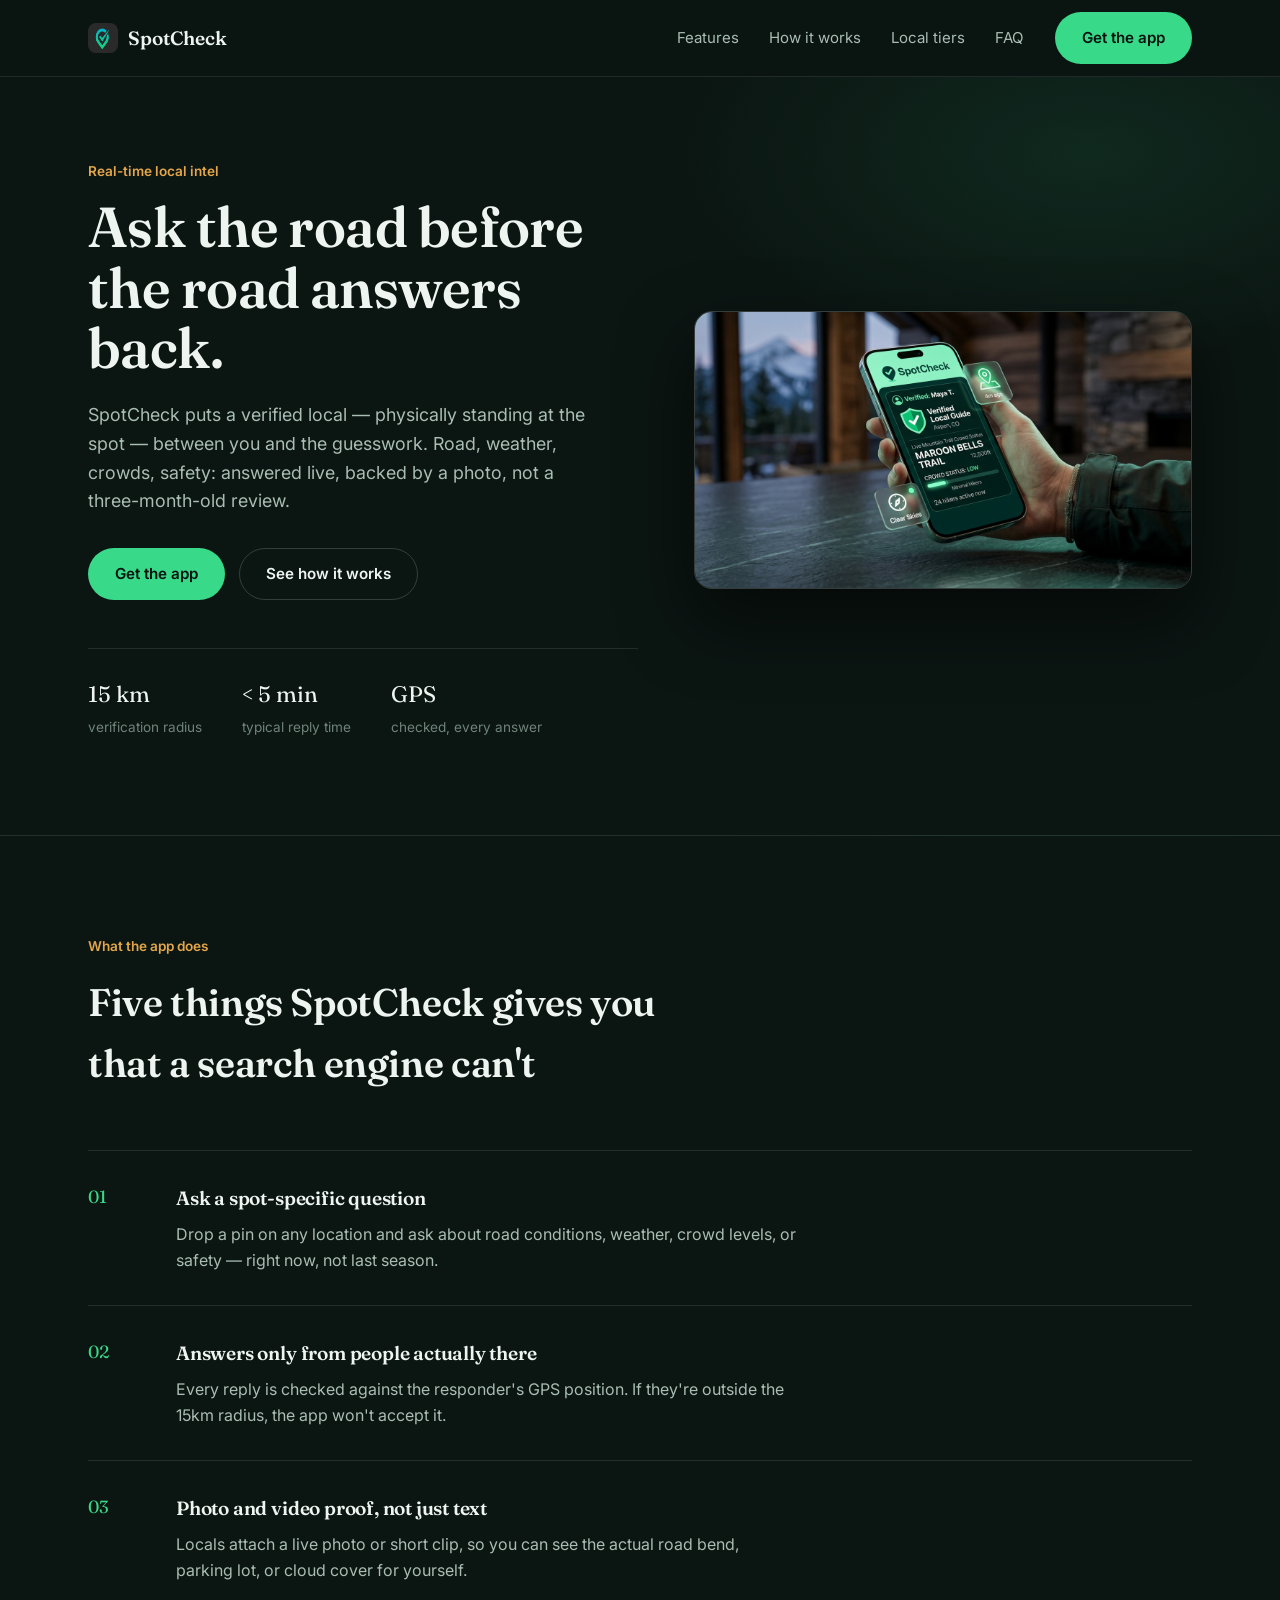
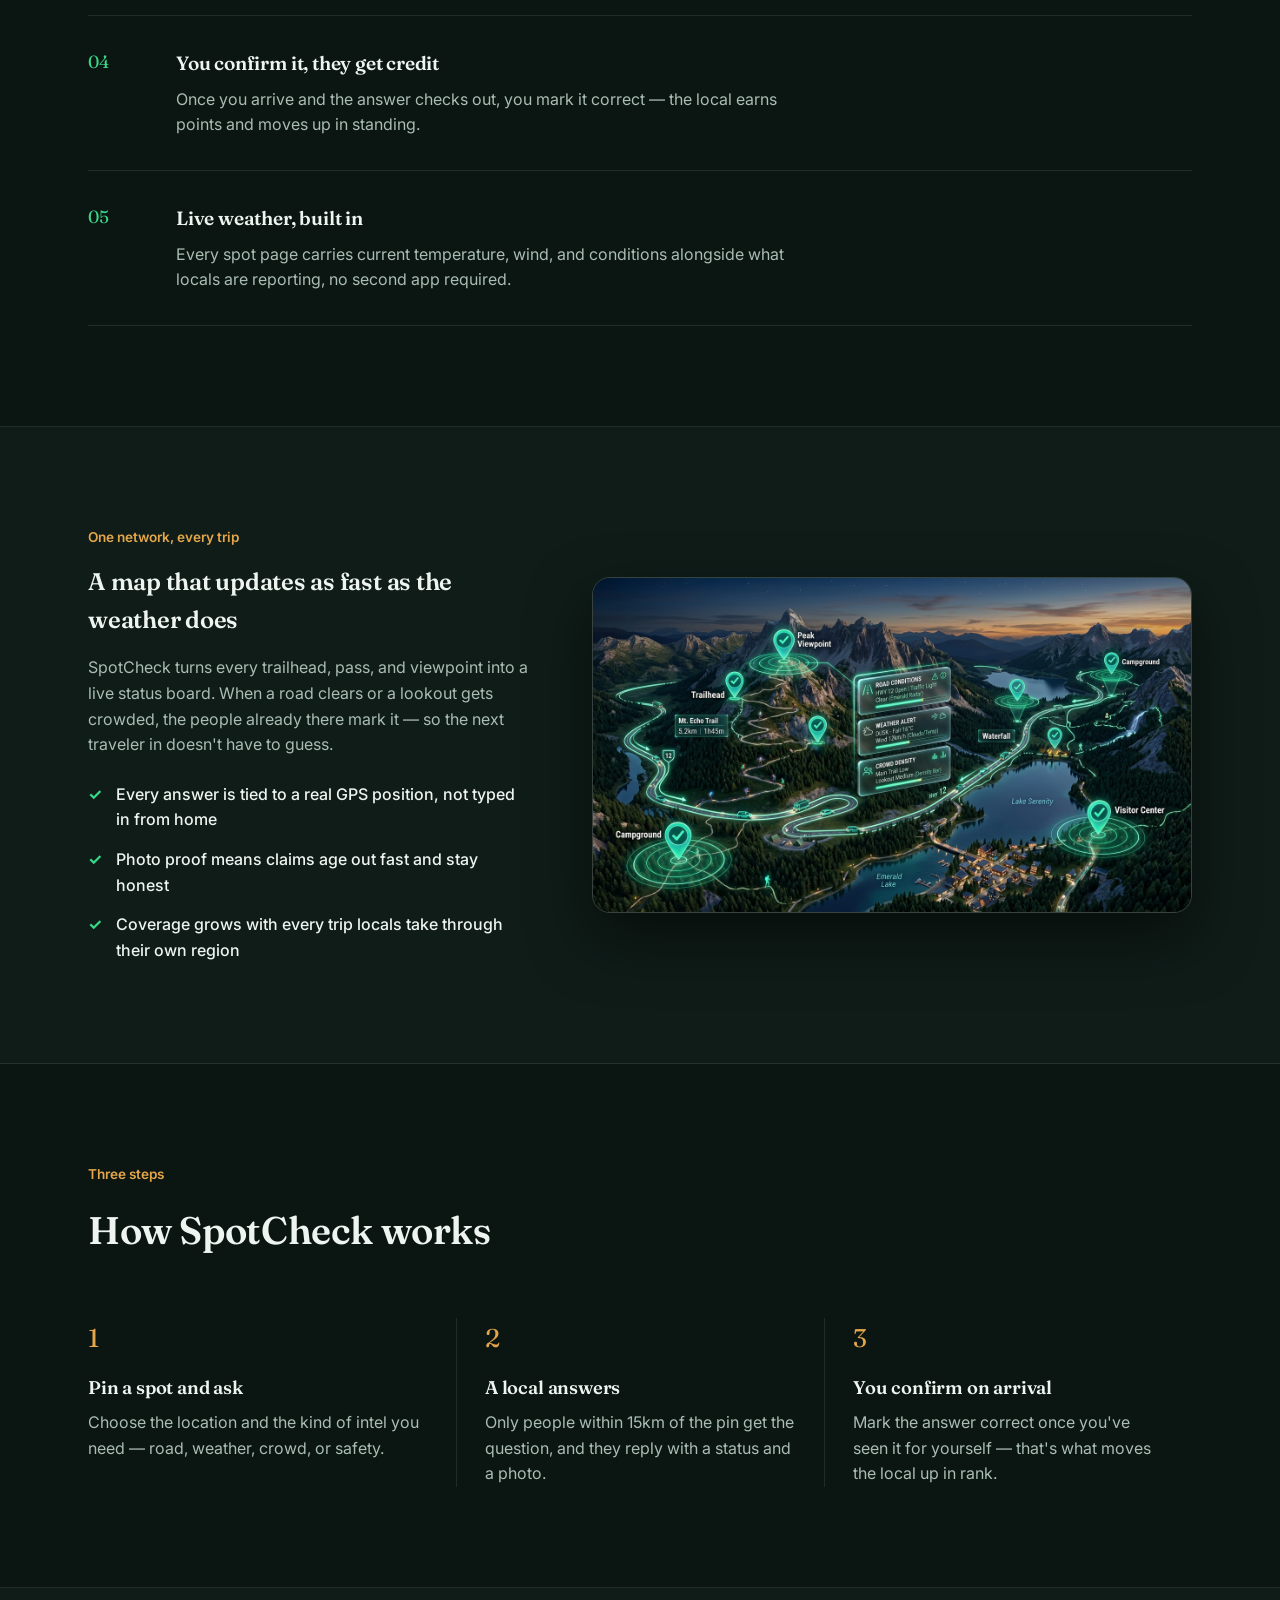
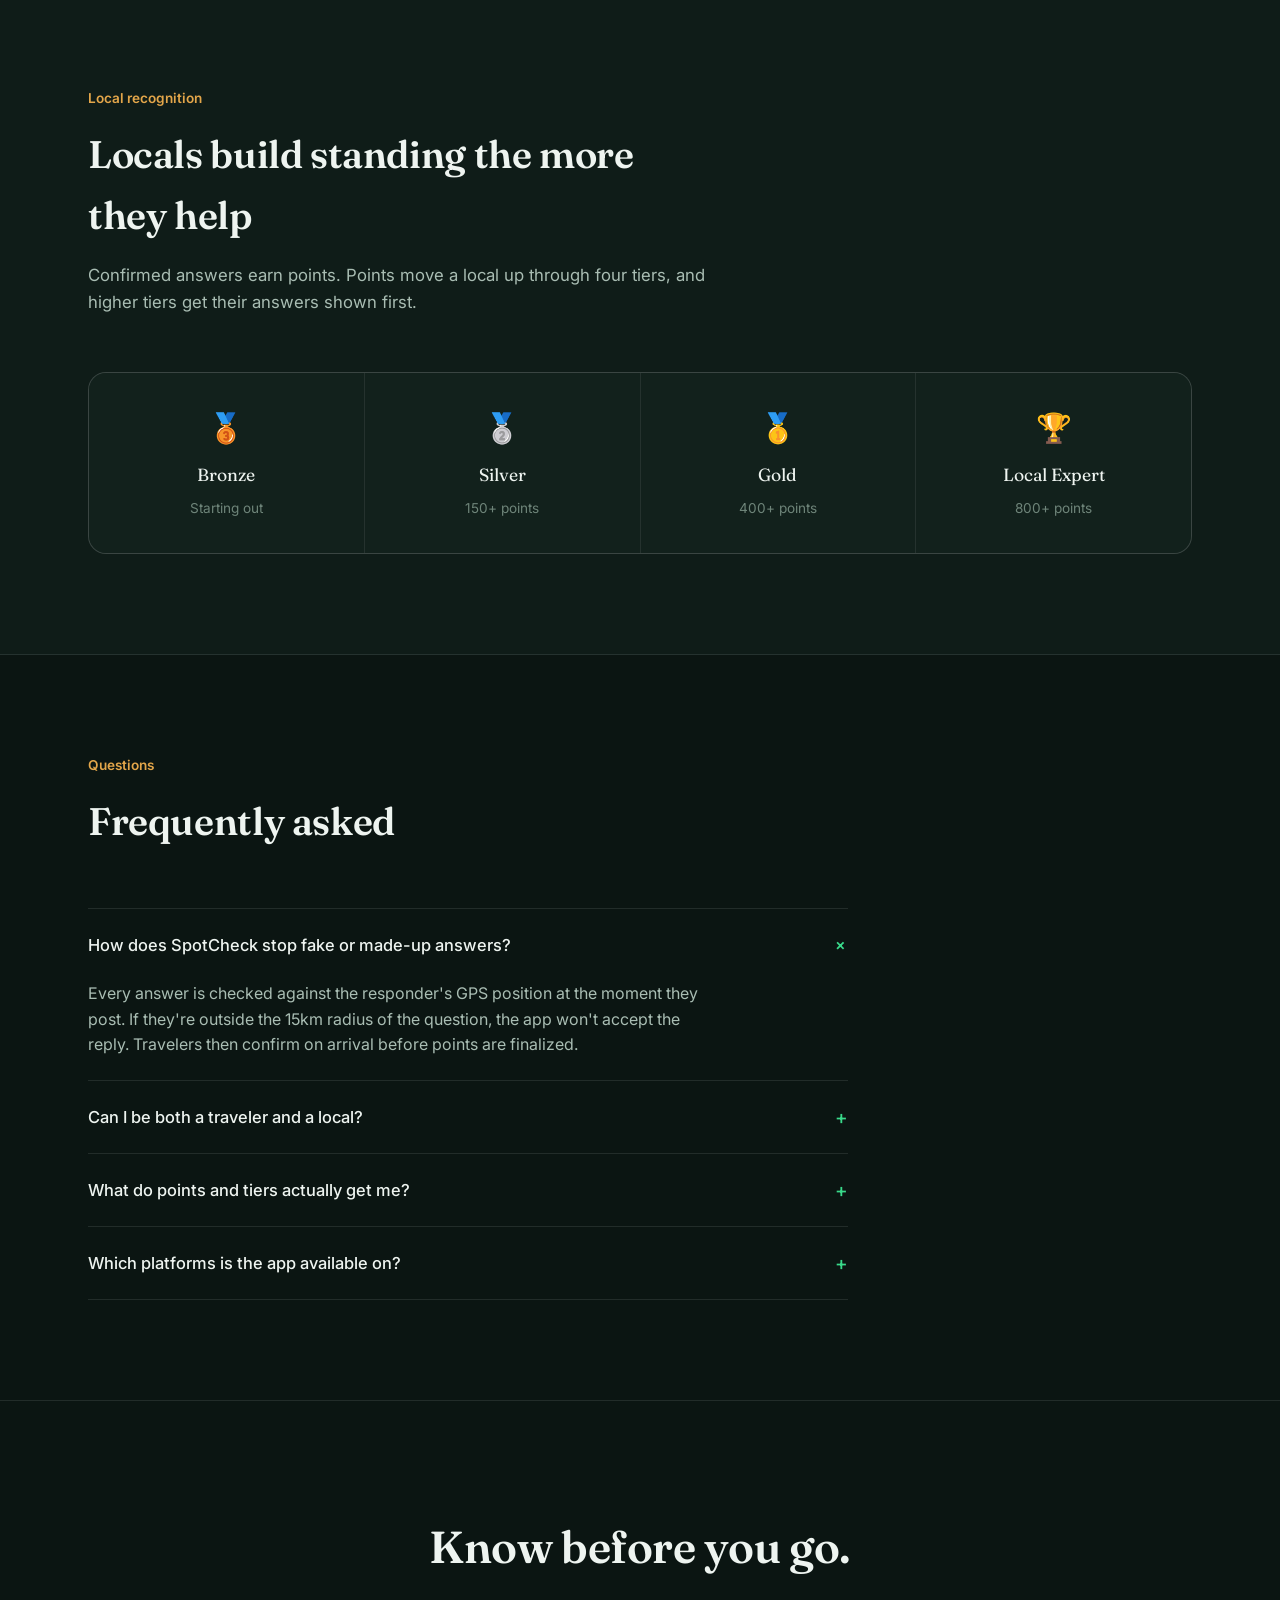
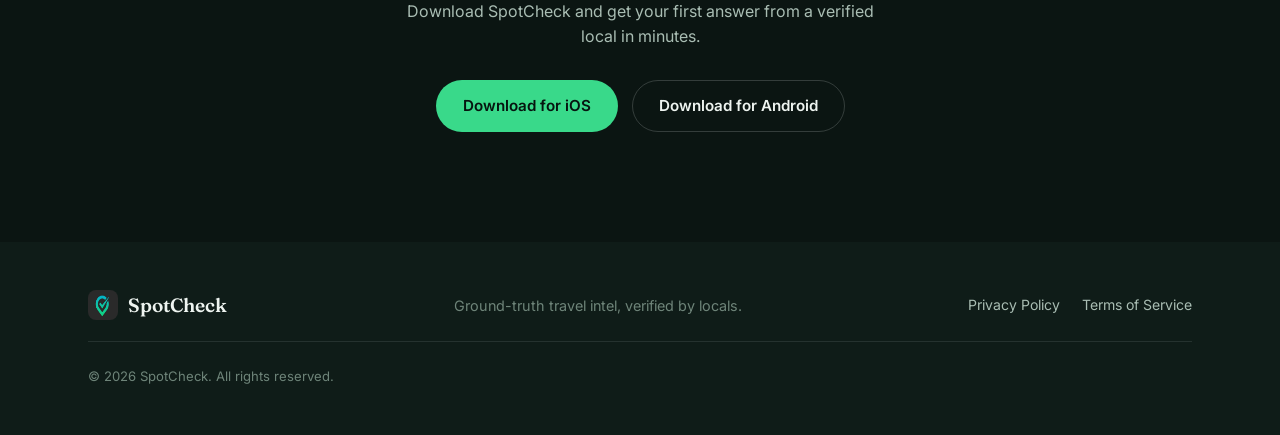
==== index.html @ 6dd676e3 "Add SpotCheck landing page and assets Introduce the initial marketing site for SpotCheck with a comp" ====
<!DOCTYPE html>
<html lang="en">
<head>
  <meta charset="UTF-8">
  <meta name="viewport" content="width=device-width, initial-scale=1.0">

  <link rel="icon" type="image/png" href="assets/logo.png">
  <link rel="apple-touch-icon" href="assets/logo.png">

  <title>SpotCheck — Ground-Truth Travel Intel, Verified by Locals</title>
  <meta name="description" content="SpotCheck connects travelers with verified local natives within 15km for live road, weather, crowd and safety intel — backed by photo proof, not old reviews.">
  <meta name="author" content="SpotCheck">

  <meta property="og:type" content="website">
  <meta property="og:title" content="SpotCheck — Ground-Truth Travel Intel, Verified by Locals">
  <meta property="og:description" content="Ask a local. Get a verified, real-time answer before you set off.">
  <meta property="og:image" content="assets/hero_mockup.jpg">

  <link rel="preconnect" href="https://fonts.googleapis.com">
  <link rel="preconnect" href="https://fonts.gstatic.com" crossorigin>
  <link href="https://fonts.googleapis.com/css2?family=Fraunces:opsz,wght@9..144,400;9..144,500;9..144,600;9..144,700&family=Inter:wght@400;500;600;700&display=swap" rel="stylesheet">

  <link rel="stylesheet" href="styles.css">
</head>
<body>

  <!-- Header -->
  <header class="site-header" id="siteHeader">
    <div class="container nav-wrapper">
      <a href="#top" class="brand">
        <img src="assets/logo.png" alt="SpotCheck" class="brand-mark">
        <span class="brand-name">SpotCheck</span>
      </a>

      <nav class="nav-menu" id="navMenu">
        <a href="#features">Features</a>
        <a href="#how-it-works">How it works</a>
        <a href="#tiers">Local tiers</a>
        <a href="#faq">FAQ</a>
      </nav>

      <a href="#download" class="btn btn-primary nav-cta">Get the app</a>
      <button class="mobile-toggle" id="mobileToggle" aria-label="Toggle menu" aria-expanded="false">
        <span></span><span></span><span></span>
      </button>
    </div>
  </header>

  <main id="top">

    <!-- Hero -->
    <section class="hero" id="hero">
      <div class="container hero-grid">
        <div class="hero-copy">
          <p class="eyebrow">Real-time local intel</p>
          <h1>Ask the road before<br>the road answers back.</h1>
          <p class="hero-lede">
            SpotCheck puts a verified local — physically standing at the spot — between you and the guesswork. Road, weather, crowds, safety: answered live, backed by a photo, not a three-month-old review.
          </p>
          <div class="hero-actions">
            <a href="#download" class="btn btn-primary">Get the app</a>
            <a href="#features" class="btn btn-ghost">See how it works</a>
          </div>
          <dl class="hero-stats">
            <div><dt>15 km</dt><dd>verification radius</dd></div>
            <div><dt>&lt; 5 min</dt><dd>typical reply time</dd></div>
            <div><dt>GPS</dt><dd>checked, every answer</dd></div>
          </dl>
        </div>

        <div class="hero-visual">
          <img src="assets/hero_mockup.jpg" alt="SpotCheck app showing a verified local's live trail report" class="hero-img">
        </div>
      </div>
    </section>

    <!-- Features -->
    <section class="section" id="features">
      <div class="container">
        <div class="section-head">
          <p class="eyebrow">What the app does</p>
          <h2>Five things SpotCheck gives you that a search engine can't</h2>
        </div>

        <ul class="feature-list">
          <li>
            <span class="feature-num">01</span>
            <div>
              <h3>Ask a spot-specific question</h3>
              <p>Drop a pin on any location and ask about road conditions, weather, crowd levels, or safety — right now, not last season.</p>
            </div>
          </li>
          <li>
            <span class="feature-num">02</span>
            <div>
              <h3>Answers only from people actually there</h3>
              <p>Every reply is checked against the responder's GPS position. If they're outside the 15km radius, the app won't accept it.</p>
            </div>
          </li>
          <li>
            <span class="feature-num">03</span>
            <div>
              <h3>Photo and video proof, not just text</h3>
              <p>Locals attach a live photo or short clip, so you can see the actual road bend, parking lot, or cloud cover for yourself.</p>
            </div>
          </li>
          <li>
            <span class="feature-num">04</span>
            <div>
              <h3>You confirm it, they get credit</h3>
              <p>Once you arrive and the answer checks out, you mark it correct — the local earns points and moves up in standing.</p>
            </div>
          </li>
          <li>
            <span class="feature-num">05</span>
            <div>
              <h3>Live weather, built in</h3>
              <p>Every spot page carries current temperature, wind, and conditions alongside what locals are reporting, no second app required.</p>
            </div>
          </li>
        </ul>
      </div>
    </section>

    <!-- Community / map -->
    <section class="section section-alt" id="community">
      <div class="container community-grid">
        <div class="community-copy">
          <p class="eyebrow">One network, every trip</p>
          <h2>A map that updates as fast as the weather does</h2>
          <p>
            SpotCheck turns every trailhead, pass, and viewpoint into a live status board. When a road clears or a lookout gets crowded, the people already there mark it — so the next traveler in doesn't have to guess.
          </p>
          <ul class="check-list">
            <li>Every answer is tied to a real GPS position, not typed in from home</li>
            <li>Photo proof means claims age out fast and stay honest</li>
            <li>Coverage grows with every trip locals take through their own region</li>
          </ul>
        </div>
        <div class="community-media">
          <img src="assets/travel_pulse.jpg" alt="Live map of trail, road, weather and crowd status pins">
        </div>
      </div>
    </section>

    <!-- How it works -->
    <section class="section" id="how-it-works">
      <div class="container">
        <div class="section-head">
          <p class="eyebrow">Three steps</p>
          <h2>How SpotCheck works</h2>
        </div>

        <ol class="steps">
          <li>
            <span class="step-index">1</span>
            <h3>Pin a spot and ask</h3>
            <p>Choose the location and the kind of intel you need — road, weather, crowd, or safety.</p>
          </li>
          <li>
            <span class="step-index">2</span>
            <h3>A local answers</h3>
            <p>Only people within 15km of the pin get the question, and they reply with a status and a photo.</p>
          </li>
          <li>
            <span class="step-index">3</span>
            <h3>You confirm on arrival</h3>
            <p>Mark the answer correct once you've seen it for yourself — that's what moves the local up in rank.</p>
          </li>
        </ol>
      </div>
    </section>

    <!-- Tiers -->
    <section class="section section-alt" id="tiers">
      <div class="container">
        <div class="section-head">
          <p class="eyebrow">Local recognition</p>
          <h2>Locals build standing the more they help</h2>
          <p class="section-sub">Confirmed answers earn points. Points move a local up through four tiers, and higher tiers get their answers shown first.</p>
        </div>

        <ul class="tier-row">
          <li><span class="tier-mark">🥉</span><span class="tier-name">Bronze</span><span class="tier-req">Starting out</span></li>
          <li><span class="tier-mark">🥈</span><span class="tier-name">Silver</span><span class="tier-req">150+ points</span></li>
          <li><span class="tier-mark">🥇</span><span class="tier-name">Gold</span><span class="tier-req">400+ points</span></li>
          <li><span class="tier-mark">🏆</span><span class="tier-name">Local Expert</span><span class="tier-req">800+ points</span></li>
        </ul>
      </div>
    </section>

    <!-- FAQ -->
    <section class="section" id="faq">
      <div class="container">
        <div class="section-head">
          <p class="eyebrow">Questions</p>
          <h2>Frequently asked</h2>
        </div>

        <div class="faq-list" id="faqList">
          <div class="faq-item active">
            <button class="faq-q">
              <span>How does SpotCheck stop fake or made-up answers?</span>
              <span class="faq-icon">+</span>
            </button>
            <div class="faq-a">
              <p>Every answer is checked against the responder's GPS position at the moment they post. If they're outside the 15km radius of the question, the app won't accept the reply. Travelers then confirm on arrival before points are finalized.</p>
            </div>
          </div>

          <div class="faq-item">
            <button class="faq-q">
              <span>Can I be both a traveler and a local?</span>
              <span class="faq-icon">+</span>
            </button>
            <div class="faq-a">
              <p>Yes. Near home, you answer questions and earn points as a local. Away from home, you're a traveler asking locals at your destination.</p>
            </div>
          </div>

          <div class="faq-item">
            <button class="faq-q">
              <span>What do points and tiers actually get me?</span>
              <span class="faq-icon">+</span>
            </button>
            <div class="faq-a">
              <p>Points move you through Bronze, Silver, Gold, and Local Expert. Higher tiers carry a visible badge and their answers are shown first to travelers asking in that area.</p>
            </div>
          </div>

          <div class="faq-item">
            <button class="faq-q">
              <span>Which platforms is the app available on?</span>
              <span class="faq-icon">+</span>
            </button>
            <div class="faq-a">
              <p>SpotCheck is available for both Android and iOS. Grab it from the download section below.</p>
            </div>
          </div>
        </div>
      </div>
    </section>

    <!-- Download -->
    <section class="section download" id="download">
      <div class="container download-box">
        <h2>Know before you go.</h2>
        <p>Download SpotCheck and get your first answer from a verified local in minutes.</p>
        <div class="download-actions">
          <a href="#" class="btn btn-primary">Download for iOS</a>
          <a href="#" class="btn btn-ghost">Download for Android</a>
        </div>
      </div>
    </section>

  </main>

  <!-- Footer -->
  <footer class="site-footer">
    <div class="container footer-grid">
      <a href="#top" class="brand">
        <img src="assets/logo.png" alt="SpotCheck" class="brand-mark">
        <span class="brand-name">SpotCheck</span>
      </a>
      <p class="footer-tag">Ground-truth travel intel, verified by locals.</p>
      <div class="footer-links">
        <a href="#">Privacy Policy</a>
        <a href="#">Terms of Service</a>
      </div>
      <p class="footer-copy">&copy; 2026 SpotCheck. All rights reserved.</p>
    </div>
  </footer>

  <script src="app.js"></script>
</body>
</html>
---- styles.css ----
/* ==========================================================================
   Tokens
   ========================================================================== */
:root {
  --bg: #0B1512;
  --bg-alt: #0F1C18;
  --surface: #12211C;
  --line: rgba(237, 245, 240, 0.10);
  --line-strong: rgba(237, 245, 240, 0.18);

  --text: #EEF4F0;
  --text-dim: #A9BDB3;
  --text-faint: #6E8479;

  --accent: #39D98A;
  --accent-dim: #1F7A52;
  --amber: #E3A64A;

  --radius: 10px;
  --radius-lg: 18px;

  --font-display: "Fraunces", Georgia, serif;
  --font-body: "Inter", -apple-system, BlinkMacSystemFont, sans-serif;

  --container: 1160px;
}

* { box-sizing: border-box; }

html { scroll-behavior: smooth; }

body {
  margin: 0;
  background: var(--bg);
  color: var(--text);
  font-family: var(--font-body);
  font-size: 16px;
  line-height: 1.6;
  -webkit-font-smoothing: antialiased;
}

img { max-width: 100%; display: block; }

a { color: inherit; text-decoration: none; }

.container {
  max-width: var(--container);
  margin: 0 auto;
  padding: 0 28px;
}

h1, h2, h3 {
  font-family: var(--font-display);
  font-weight: 600;
  letter-spacing: -0.01em;
  margin: 0 0 16px;
  color: var(--text);
}

p { margin: 0 0 16px; color: var(--text-dim); }

:focus-visible {
  outline: 2px solid var(--accent);
  outline-offset: 3px;
}

@media (prefers-reduced-motion: reduce) {
  * { animation: none !important; transition: none !important; }
}

/* ==========================================================================
   Buttons
   ========================================================================== */
.btn {
  display: inline-flex;
  align-items: center;
  justify-content: center;
  gap: 8px;
  padding: 13px 26px;
  border-radius: 999px;
  font-family: var(--font-body);
  font-weight: 600;
  font-size: 0.95rem;
  border: 1px solid transparent;
  cursor: pointer;
  transition: transform 0.15s ease, background 0.15s ease, border-color 0.15s ease;
  white-space: nowrap;
}
.btn:hover { transform: translateY(-1px); }

.btn-primary {
  background: var(--accent);
  color: #06140F;
}
.btn-primary:hover { background: #4FE49B; }

.btn-ghost {
  background: transparent;
  border-color: var(--line-strong);
  color: var(--text);
}
.btn-ghost:hover { border-color: var(--accent); }

/* ==========================================================================
   Header
   ========================================================================== */
.site-header {
  position: sticky;
  top: 0;
  z-index: 100;
  background: rgba(11, 21, 18, 0.85);
  backdrop-filter: blur(10px);
  border-bottom: 1px solid var(--line);
}

.nav-wrapper {
  display: flex;
  align-items: center;
  gap: 32px;
  height: 76px;
}

.brand {
  display: flex;
  align-items: center;
  gap: 10px;
  margin-right: auto;
}
.brand-mark { width: 30px; height: 30px; border-radius: 8px; }
.brand-name {
  font-family: var(--font-display);
  font-size: 1.2rem;
  font-weight: 600;
}

.nav-menu {
  display: flex;
  gap: 30px;
}
.nav-menu a {
  font-size: 0.94rem;
  color: var(--text-dim);
  transition: color 0.15s ease;
}
.nav-menu a:hover { color: var(--text); }

.nav-cta { flex-shrink: 0; }

.mobile-toggle {
  display: none;
  flex-direction: column;
  gap: 5px;
  background: none;
  border: none;
  cursor: pointer;
  padding: 6px;
}
.mobile-toggle span {
  width: 22px;
  height: 2px;
  background: var(--text);
  border-radius: 2px;
}

/* ==========================================================================
   Section basics
   ========================================================================== */
.section {
  padding: 100px 0;
  border-bottom: 1px solid var(--line);
}
.section-alt { background: var(--bg-alt); }

.section-head { max-width: 620px; margin-bottom: 56px; }
.section-head h2 { font-size: clamp(1.8rem, 3vw, 2.4rem); }
.section-sub { font-size: 1.05rem; }

.eyebrow {
  font-family: var(--font-body);
  font-size: 0.85rem;
  font-weight: 600;
  color: var(--amber);
  margin: 0 0 14px;
}

.check-list {
  list-style: none;
  padding: 0;
  margin: 24px 0 0;
  display: flex;
  flex-direction: column;
  gap: 14px;
}
.check-list li {
  position: relative;
  padding-left: 28px;
  color: var(--text);
  font-weight: 500;
}
.check-list li::before {
  content: "✓";
  position: absolute;
  left: 0;
  top: 0;
  color: var(--accent);
  font-weight: 700;
}

/* ==========================================================================
   Hero
   ========================================================================== */
.hero {
  padding: 84px 0 96px;
  border-bottom: 1px solid var(--line);
  background:
    radial-gradient(600px 300px at 85% 10%, rgba(57, 217, 138, 0.10), transparent 70%),
    var(--bg);
}

.hero-grid {
  display: grid;
  grid-template-columns: 1.05fr 0.95fr;
  gap: 56px;
  align-items: center;
}

.hero h1 {
  font-size: clamp(2.3rem, 4.4vw, 3.6rem);
  line-height: 1.08;
  margin-bottom: 22px;
}

.hero-lede {
  font-size: 1.12rem;
  max-width: 46ch;
  margin-bottom: 32px;
}

.hero-actions {
  display: flex;
  gap: 14px;
  margin-bottom: 48px;
  flex-wrap: wrap;
}

.hero-stats {
  display: flex;
  gap: 40px;
  margin: 0;
  padding-top: 28px;
  border-top: 1px solid var(--line);
}
.hero-stats dt {
  font-family: var(--font-display);
  font-size: 1.4rem;
  color: var(--text);
}
.hero-stats dd {
  margin: 4px 0 0;
  font-size: 0.85rem;
  color: var(--text-faint);
}

.hero-visual { position: relative; }
.hero-img {
  width: 100%;
  border-radius: var(--radius-lg);
  border: 1px solid var(--line-strong);
  box-shadow: 0 30px 70px rgba(0,0,0,0.55);
}

/* ==========================================================================
   Feature list
   ========================================================================== */
.feature-list {
  list-style: none;
  margin: 0;
  padding: 0;
  border-top: 1px solid var(--line);
}
.feature-list li {
  display: grid;
  grid-template-columns: 64px 1fr;
  gap: 24px;
  padding: 32px 0;
  border-bottom: 1px solid var(--line);
}
.feature-num {
  font-family: var(--font-display);
  font-size: 1.1rem;
  color: var(--accent);
}
.feature-list h3 {
  font-size: 1.2rem;
  margin-bottom: 8px;
}
.feature-list p { margin: 0; max-width: 62ch; }

/* ==========================================================================
   Community / map section
   ========================================================================== */
.community-grid {
  display: grid;
  grid-template-columns: 0.85fr 1.15fr;
  gap: 60px;
  align-items: center;
}
.community-media img {
  border-radius: var(--radius-lg);
  border: 1px solid var(--line-strong);
  box-shadow: 0 25px 60px rgba(0,0,0,0.5);
}

/* ==========================================================================
   How it works
   ========================================================================== */
.steps {
  list-style: none;
  margin: 0;
  padding: 0;
  display: grid;
  grid-template-columns: repeat(3, 1fr);
  gap: 0;
}
.steps li {
  padding: 0 28px;
  border-left: 1px solid var(--line);
}
.steps li:first-child { padding-left: 0; border-left: none; }
.step-index {
  display: inline-block;
  font-family: var(--font-display);
  font-size: 1.6rem;
  color: var(--amber);
  margin-bottom: 14px;
}
.steps h3 { font-size: 1.15rem; margin-bottom: 8px; }
.steps p { margin: 0; }

/* ==========================================================================
   Tiers
   ========================================================================== */
.tier-row {
  list-style: none;
  margin: 0;
  padding: 0;
  display: grid;
  grid-template-columns: repeat(4, 1fr);
  gap: 1px;
  background: var(--line);
  border: 1px solid var(--line);
  border-radius: var(--radius-lg);
  overflow: hidden;
}
.tier-row li {
  background: var(--surface);
  padding: 32px 20px;
  text-align: center;
}
.tier-mark { display: block; font-size: 1.8rem; margin-bottom: 10px; }
.tier-name {
  display: block;
  font-family: var(--font-display);
  font-size: 1.1rem;
  margin-bottom: 6px;
}
.tier-req { font-size: 0.85rem; color: var(--text-faint); }

/* ==========================================================================
   FAQ
   ========================================================================== */
.faq-list { border-top: 1px solid var(--line); max-width: 760px; }
.faq-item { border-bottom: 1px solid var(--line); }
.faq-q {
  width: 100%;
  display: flex;
  justify-content: space-between;
  align-items: center;
  gap: 20px;
  background: none;
  border: none;
  color: var(--text);
  font-family: var(--font-body);
  font-size: 1.03rem;
  font-weight: 500;
  text-align: left;
  padding: 24px 0;
  cursor: pointer;
}
.faq-icon {
  flex-shrink: 0;
  color: var(--accent);
  font-size: 1.2rem;
  transition: transform 0.2s ease;
}
.faq-item.active .faq-icon { transform: rotate(45deg); }

.faq-a {
  max-height: 0;
  overflow: hidden;
  transition: max-height 0.25s ease;
}
.faq-item.active .faq-a { max-height: 240px; }
.faq-a p { padding-bottom: 22px; margin: 0; max-width: 62ch; }

/* ==========================================================================
   Download
   ========================================================================== */
.download { border-bottom: none; padding: 110px 0; }
.download-box { text-align: center; max-width: 560px; margin: 0 auto; }
.download-box h2 { font-size: clamp(2rem, 4vw, 2.8rem); }
.download-actions {
  display: flex;
  gap: 14px;
  justify-content: center;
  margin-top: 30px;
  flex-wrap: wrap;
}

/* ==========================================================================
   Footer
   ========================================================================== */
.site-footer {
  background: var(--bg-alt);
  padding: 48px 0;
}
.footer-grid {
  display: flex;
  align-items: center;
  flex-wrap: wrap;
  gap: 20px;
}
.footer-tag {
  color: var(--text-faint);
  font-size: 0.9rem;
  margin: 0 auto 0 0;
}
.footer-links { display: flex; gap: 22px; }
.footer-links a { color: var(--text-dim); font-size: 0.88rem; }
.footer-links a:hover { color: var(--text); }
.footer-copy {
  width: 100%;
  margin: 0;
  padding-top: 24px;
  border-top: 1px solid var(--line);
  color: var(--text-faint);
  font-size: 0.82rem;
}

/* ==========================================================================
   Responsive
   ========================================================================== */
@media (max-width: 900px) {
  .hero-grid,
  .community-grid { grid-template-columns: 1fr; }
  .community-media { order: -1; }
  .steps { grid-template-columns: 1fr; gap: 32px; }
  .steps li { border-left: none; padding-left: 0; }
  .tier-row { grid-template-columns: repeat(2, 1fr); }
}

@media (max-width: 760px) {
  .nav-menu, .nav-cta { display: none; }
  .mobile-toggle { display: flex; }

  .nav-menu.open {
    display: flex;
    flex-direction: column;
    position: absolute;
    top: 76px;
    left: 0;
    right: 0;
    background: var(--bg);
    padding: 20px 28px;
    border-bottom: 1px solid var(--line);
    gap: 18px;
  }
  .nav-cta.open { display: inline-flex; margin: 0 28px 20px; }

  .section { padding: 70px 0; }
  .feature-list li { grid-template-columns: 1fr; gap: 8px; }
  .hero-stats { gap: 24px; flex-wrap: wrap; }
}
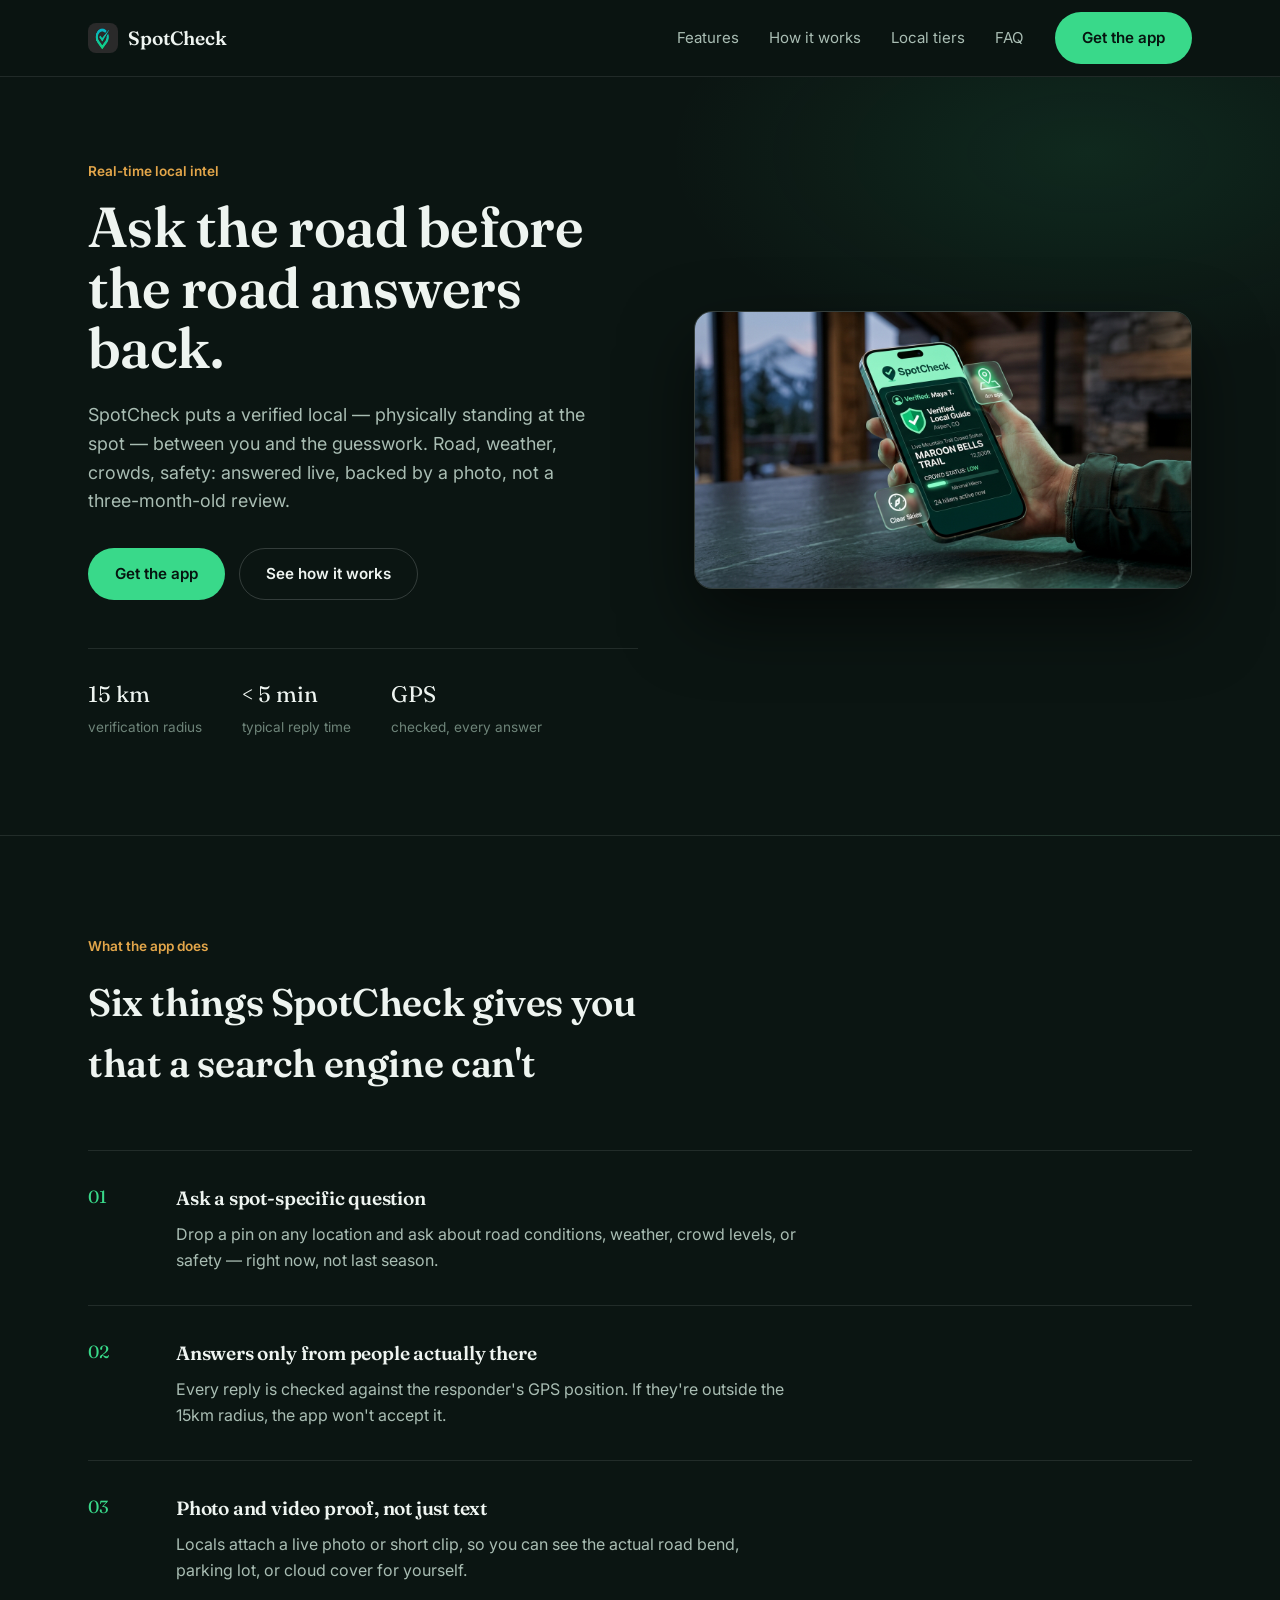
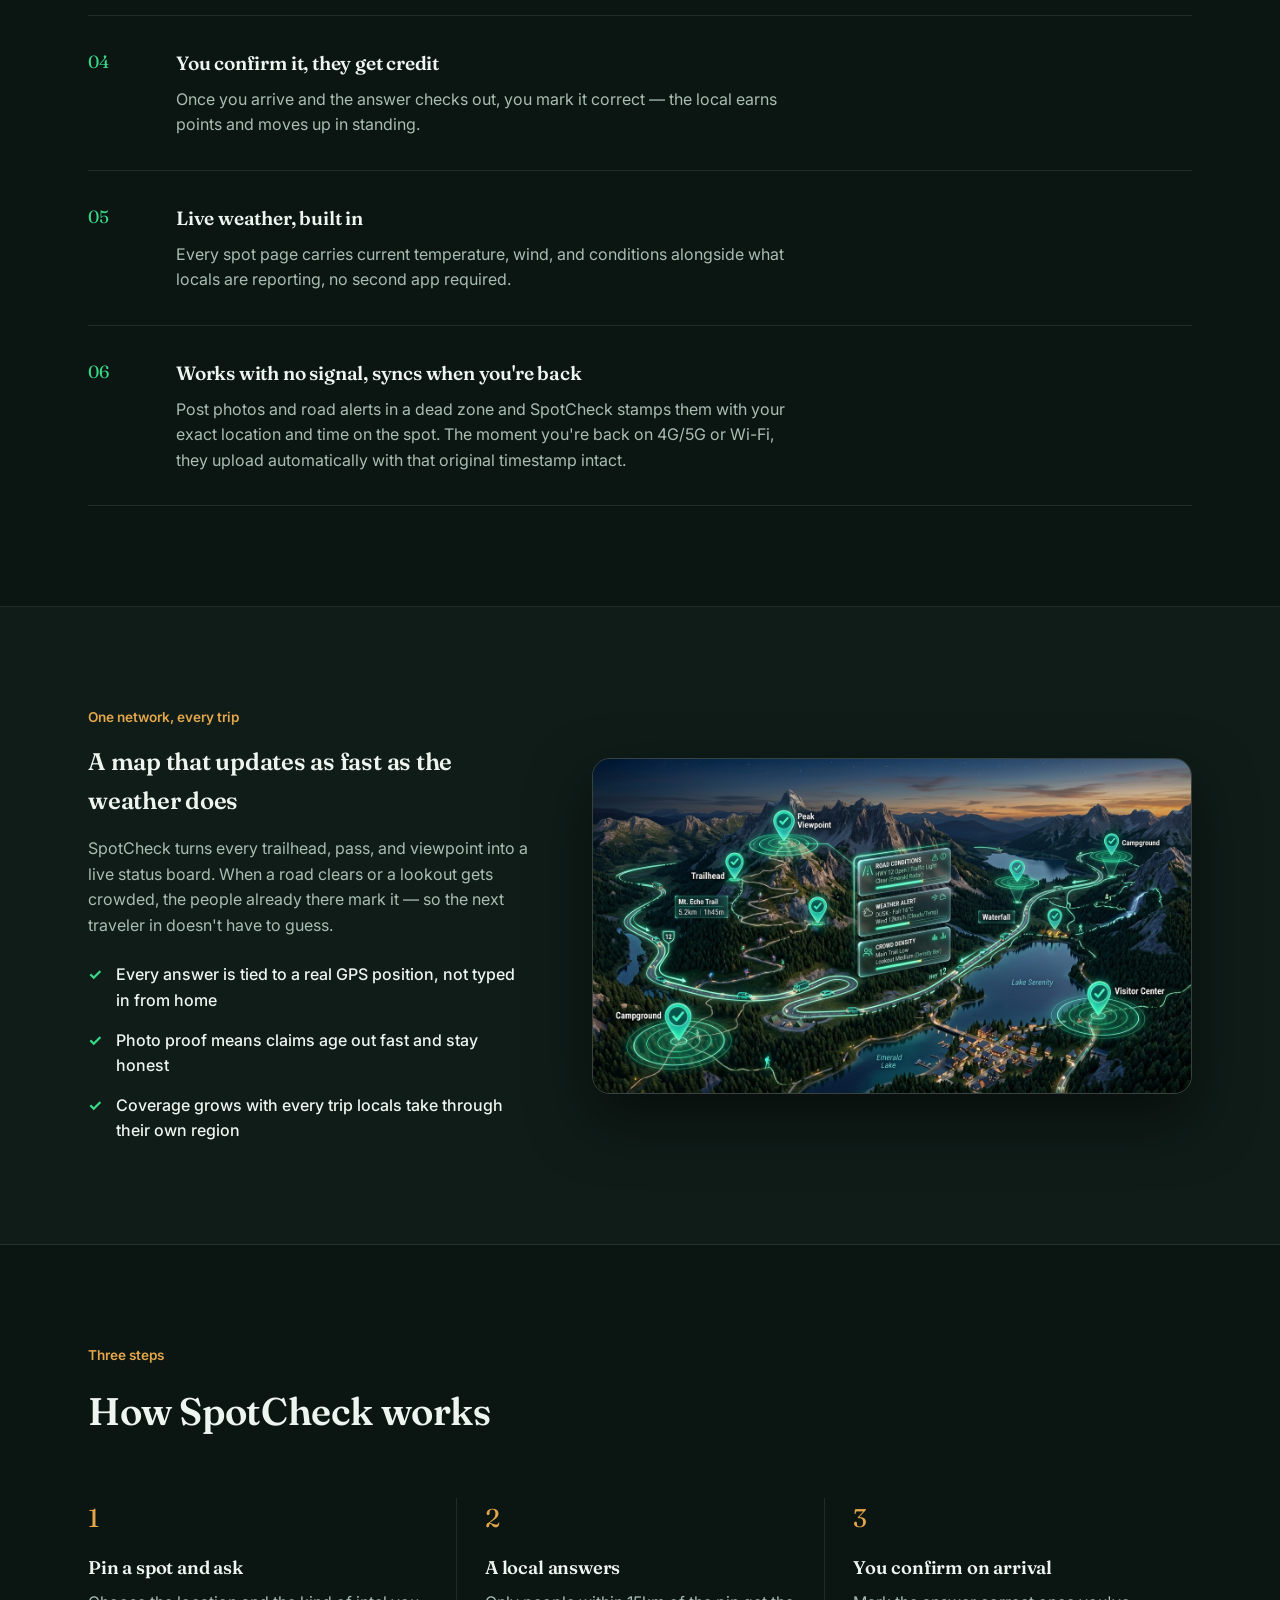
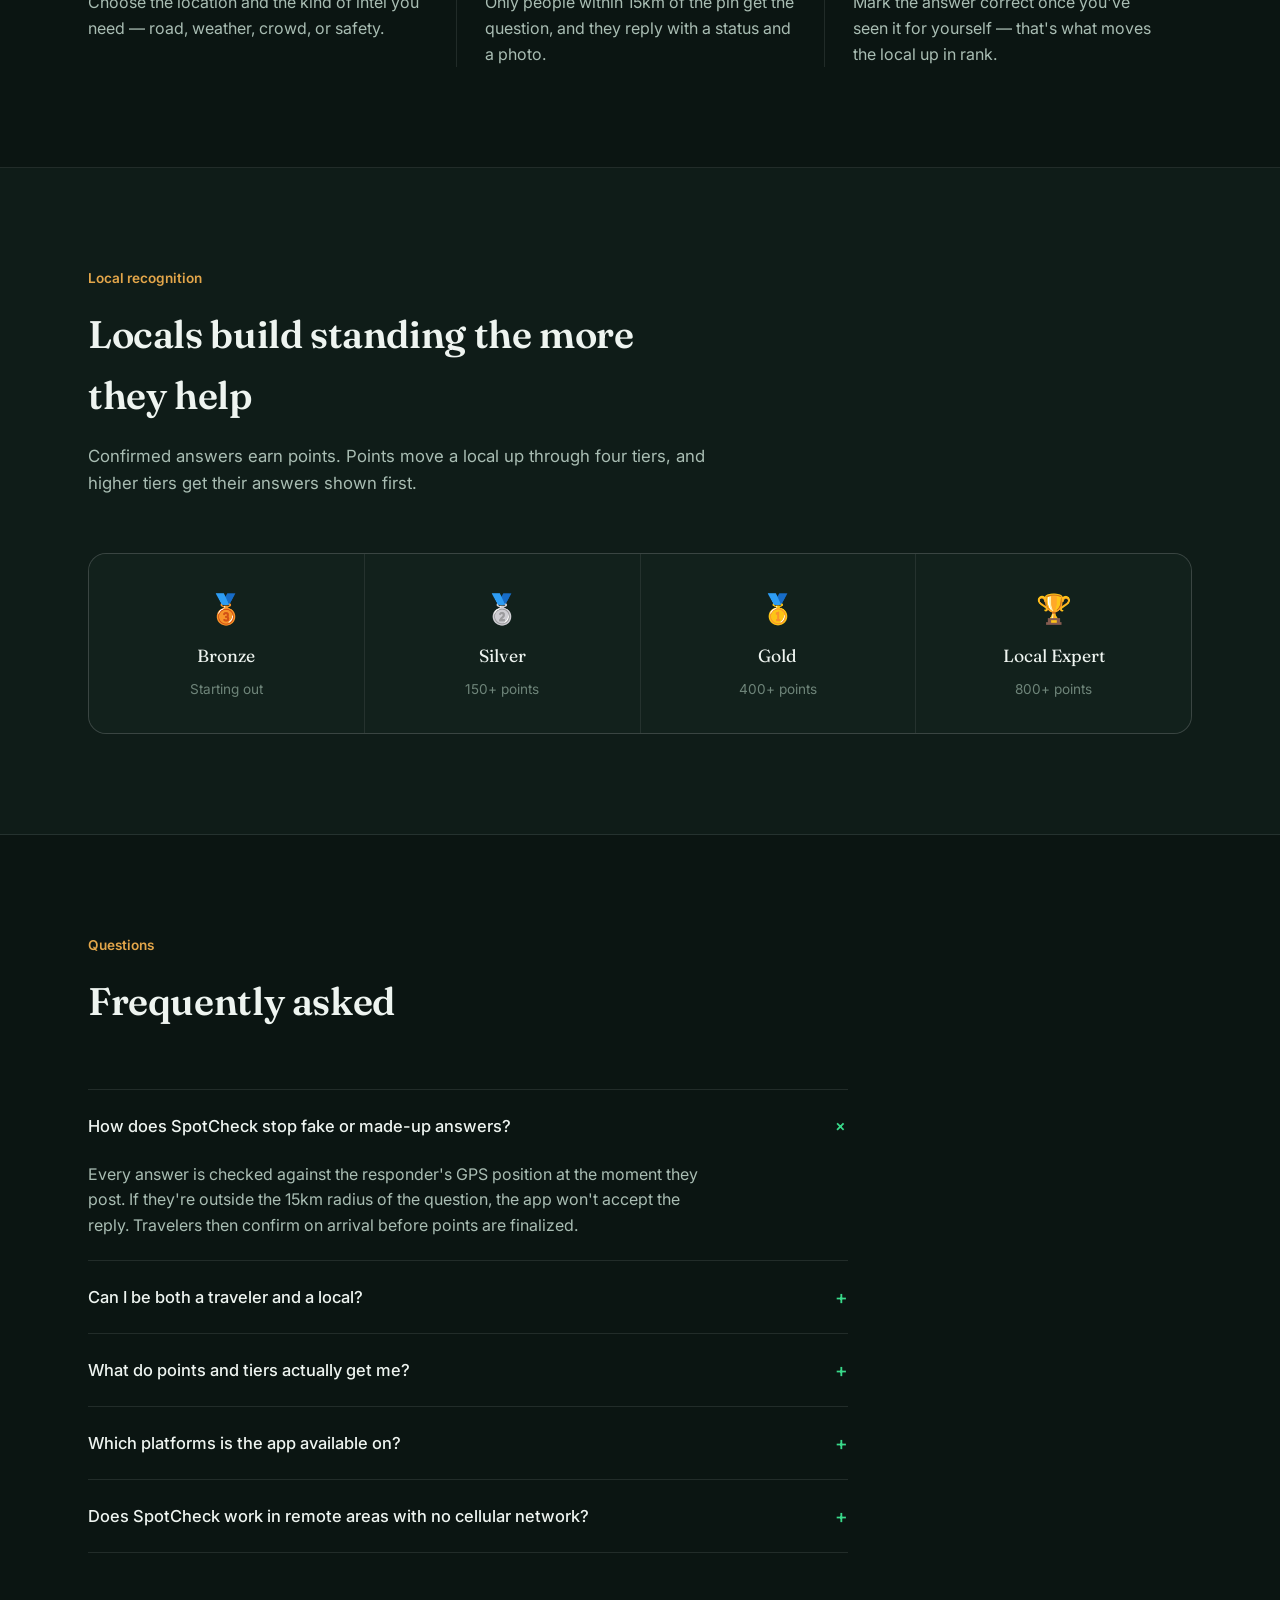
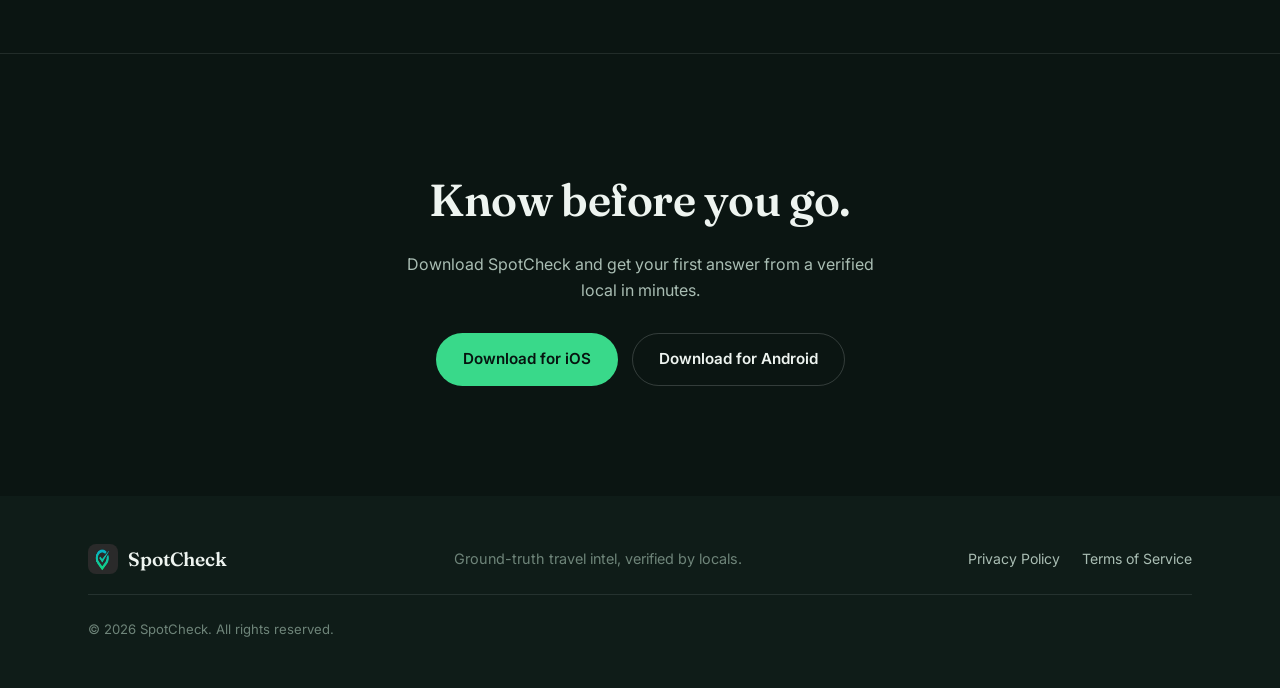
==== commit f4841763: "Add offline sync messaging and refresh logo Updates the homepage to highlight SpotCheck's offline wo" ====
--- a/index.html
+++ b/index.html
@@ -79,7 +79,7 @@
       <div class="container">
         <div class="section-head">
           <p class="eyebrow">What the app does</p>
-          <h2>Five things SpotCheck gives you that a search engine can't</h2>
+          <h2>Six things SpotCheck gives you that a search engine can't</h2>
         </div>
 
         <ul class="feature-list">
@@ -116,6 +116,13 @@
             <div>
               <h3>Live weather, built in</h3>
               <p>Every spot page carries current temperature, wind, and conditions alongside what locals are reporting, no second app required.</p>
+            </div>
+          </li>
+          <li>
+            <span class="feature-num">06</span>
+            <div>
+              <h3>Works with no signal, syncs when you're back</h3>
+              <p>Post photos and road alerts in a dead zone and SpotCheck stamps them with your exact location and time on the spot. The moment you're back on 4G/5G or Wi-Fi, they upload automatically with that original timestamp intact.</p>
             </div>
           </li>
         </ul>
@@ -237,6 +244,16 @@
               <p>SpotCheck is available for both Android and iOS. Grab it from the download section below.</p>
             </div>
           </div>
+
+          <div class="faq-item">
+            <button class="faq-q">
+              <span>Does SpotCheck work in remote areas with no cellular network?</span>
+              <span class="faq-icon">+</span>
+            </button>
+            <div class="faq-a">
+              <p>Yes. In an offline dead zone — a high-altitude pass or dense forest trail — you can still take photos and post status updates. SpotCheck saves the exact GPS coordinates and time on your device, then syncs everything to the community map the moment your phone reconnects, with the original location and timestamp intact.</p>
+            </div>
+          </div>
         </div>
       </div>
     </section>
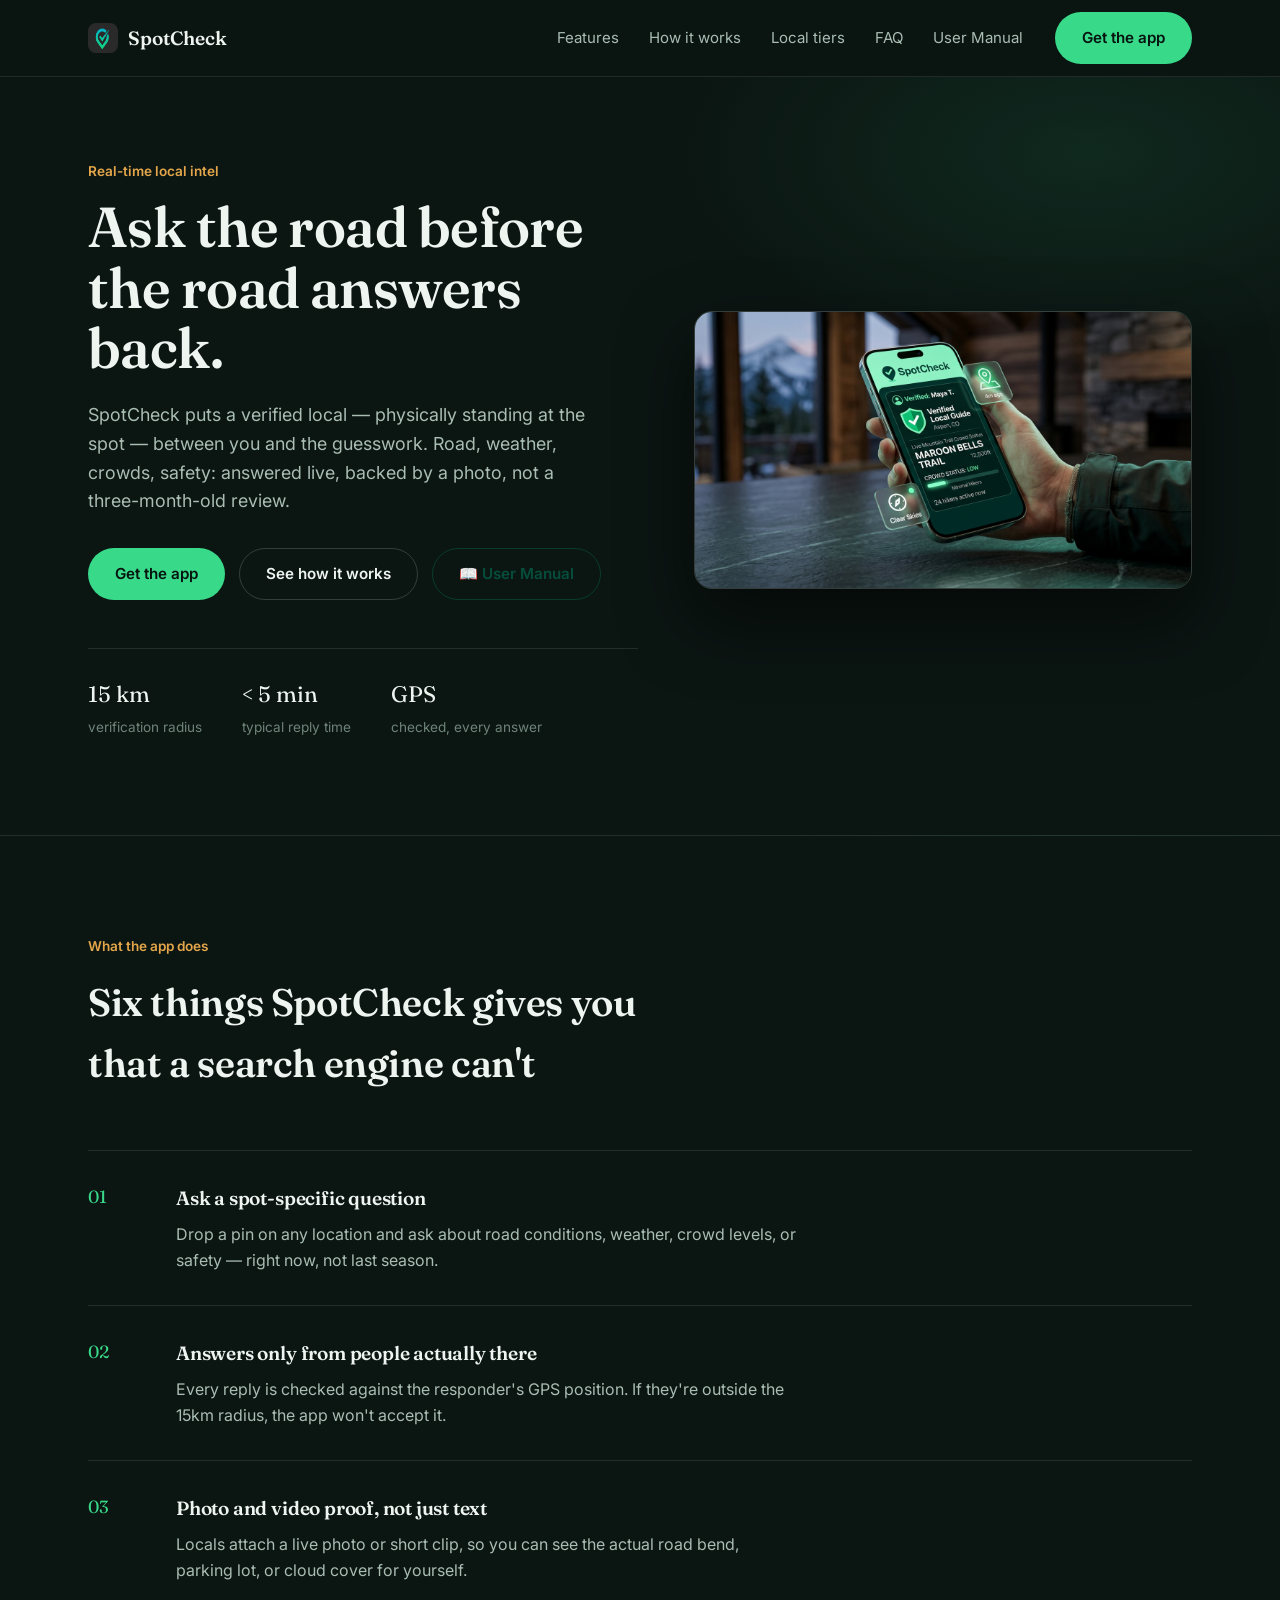
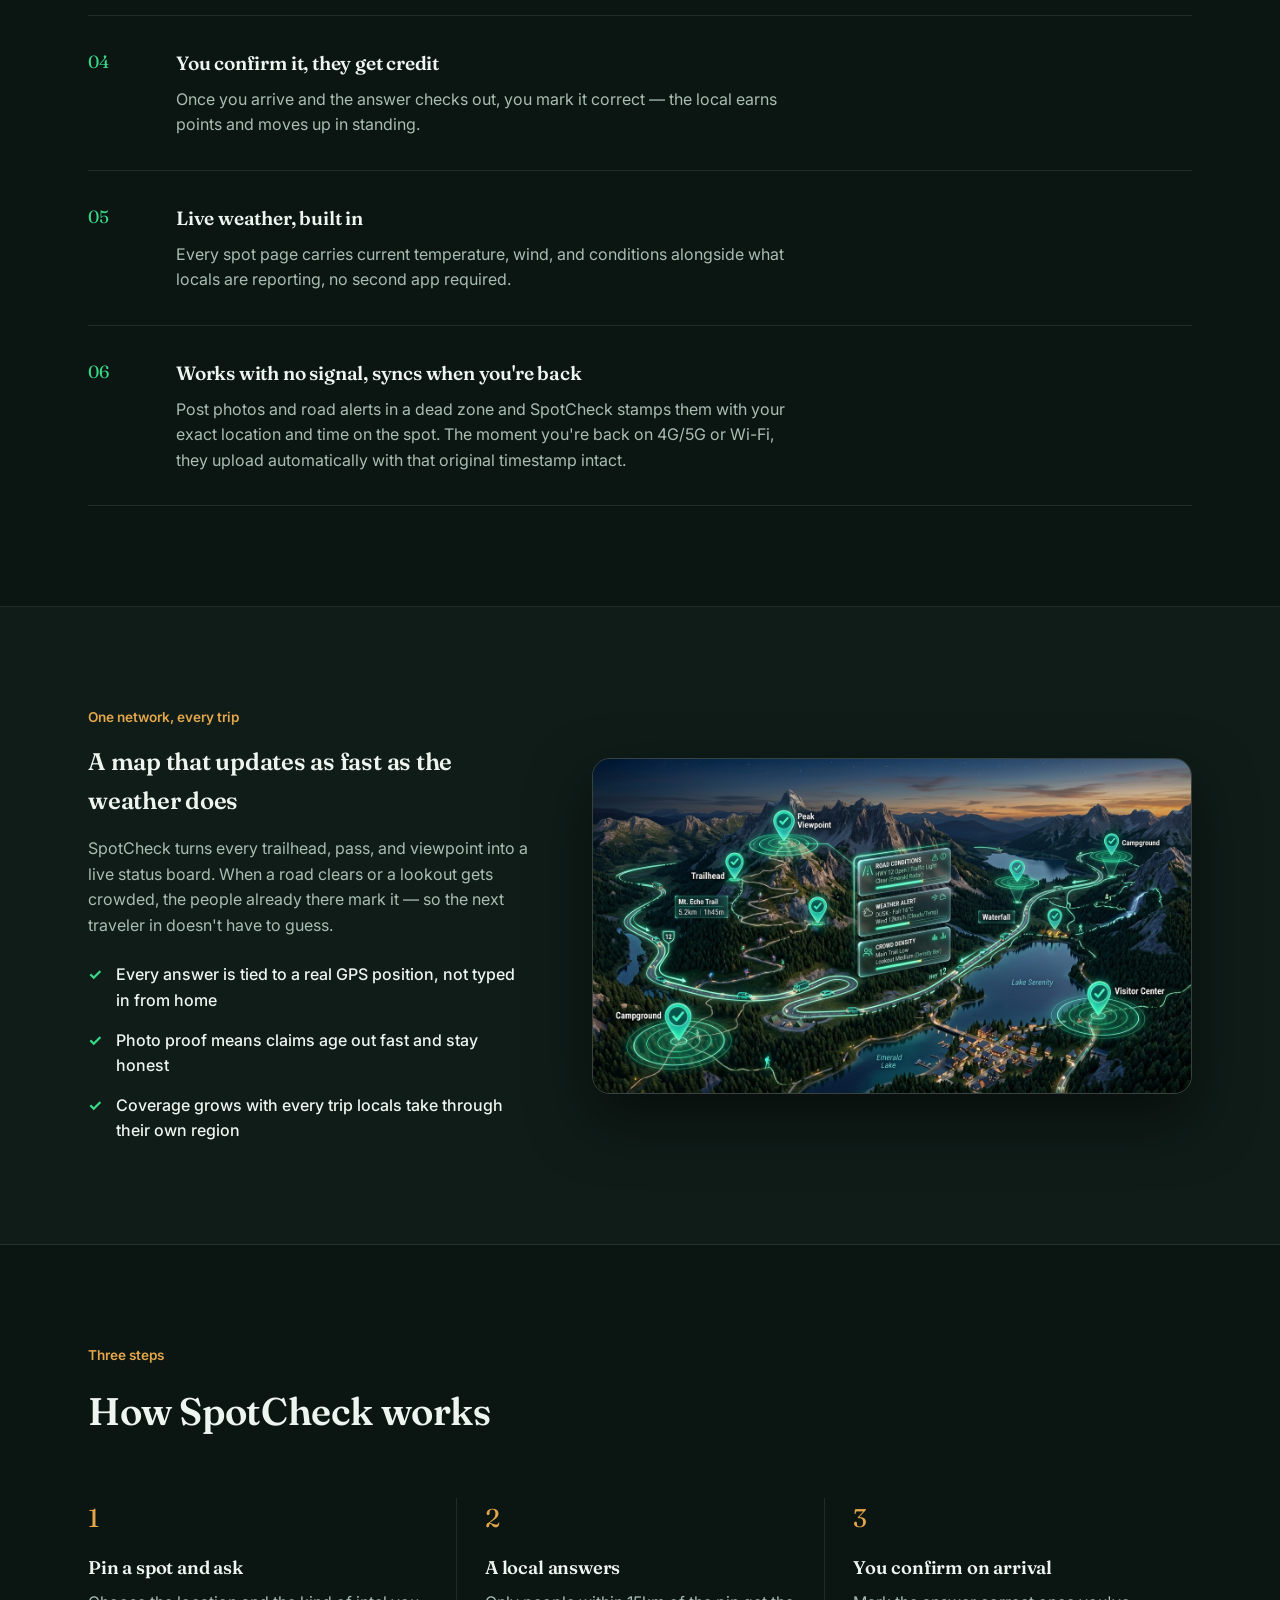
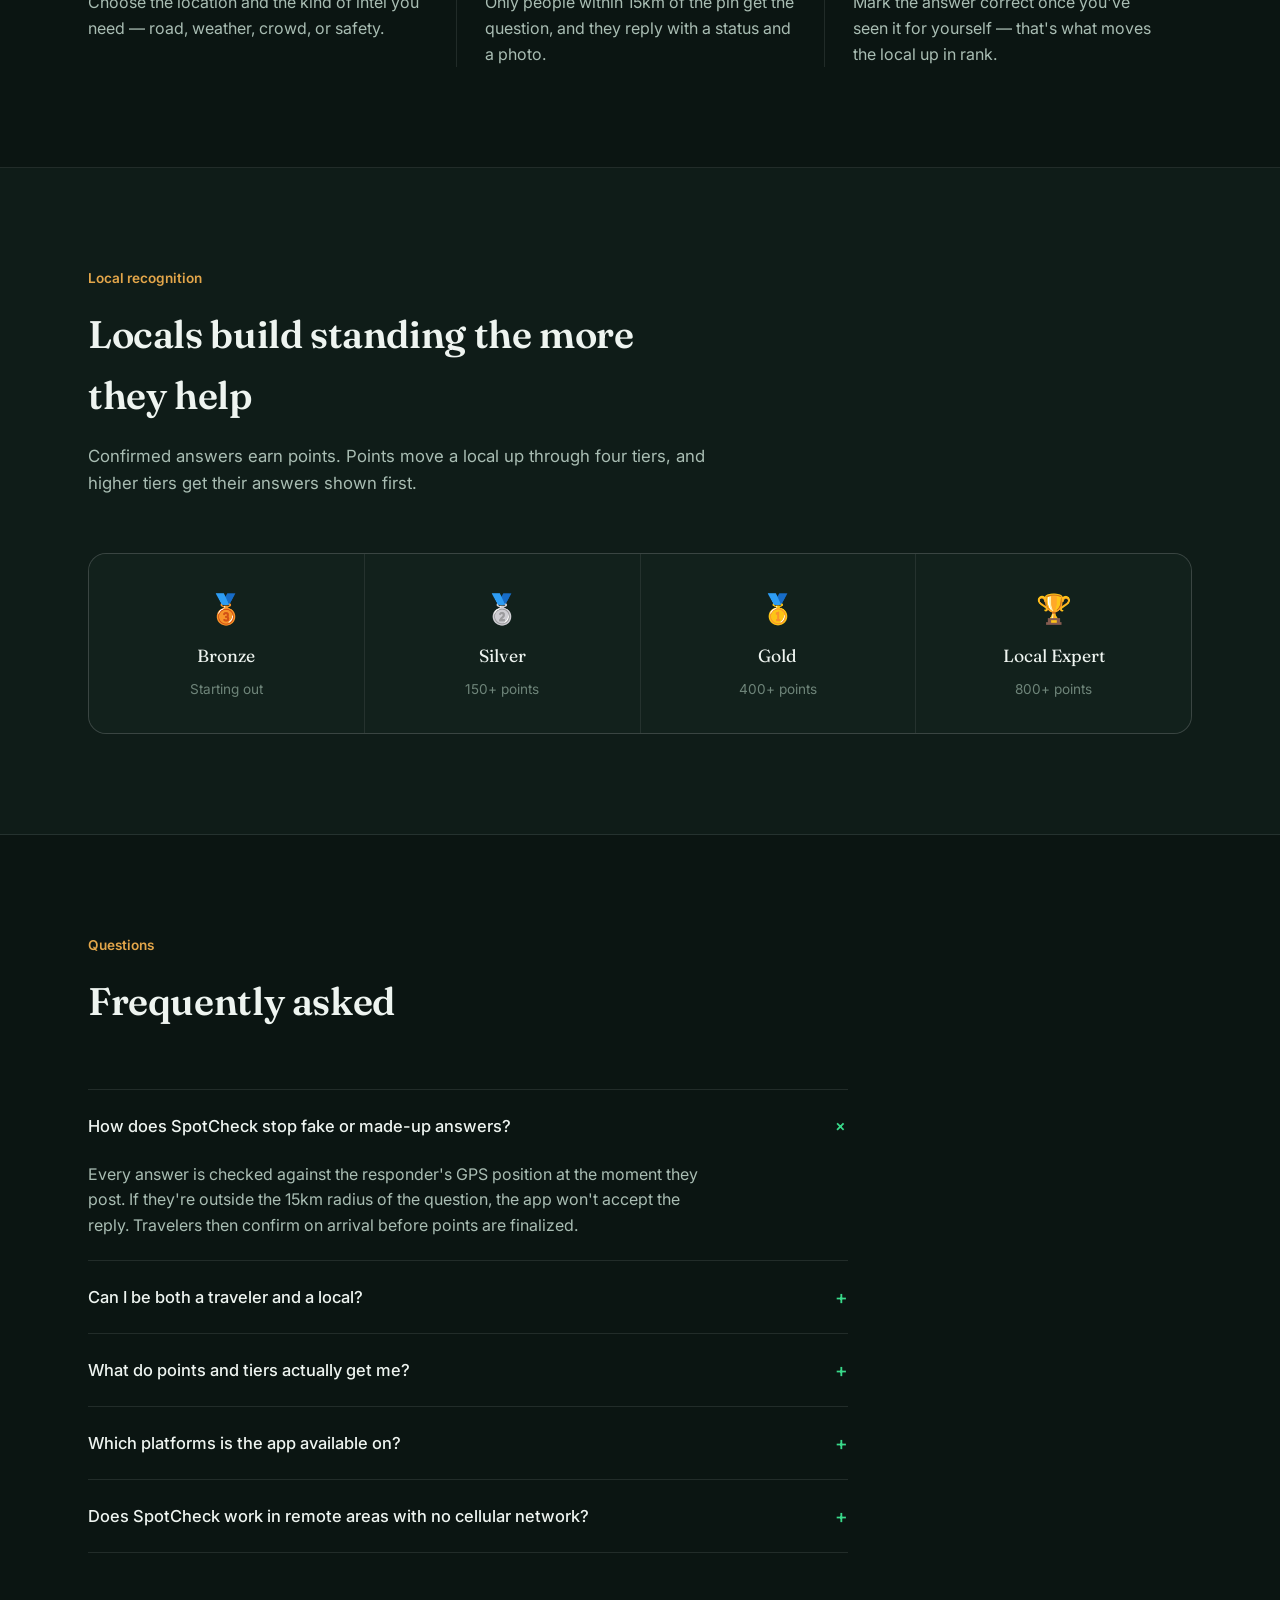
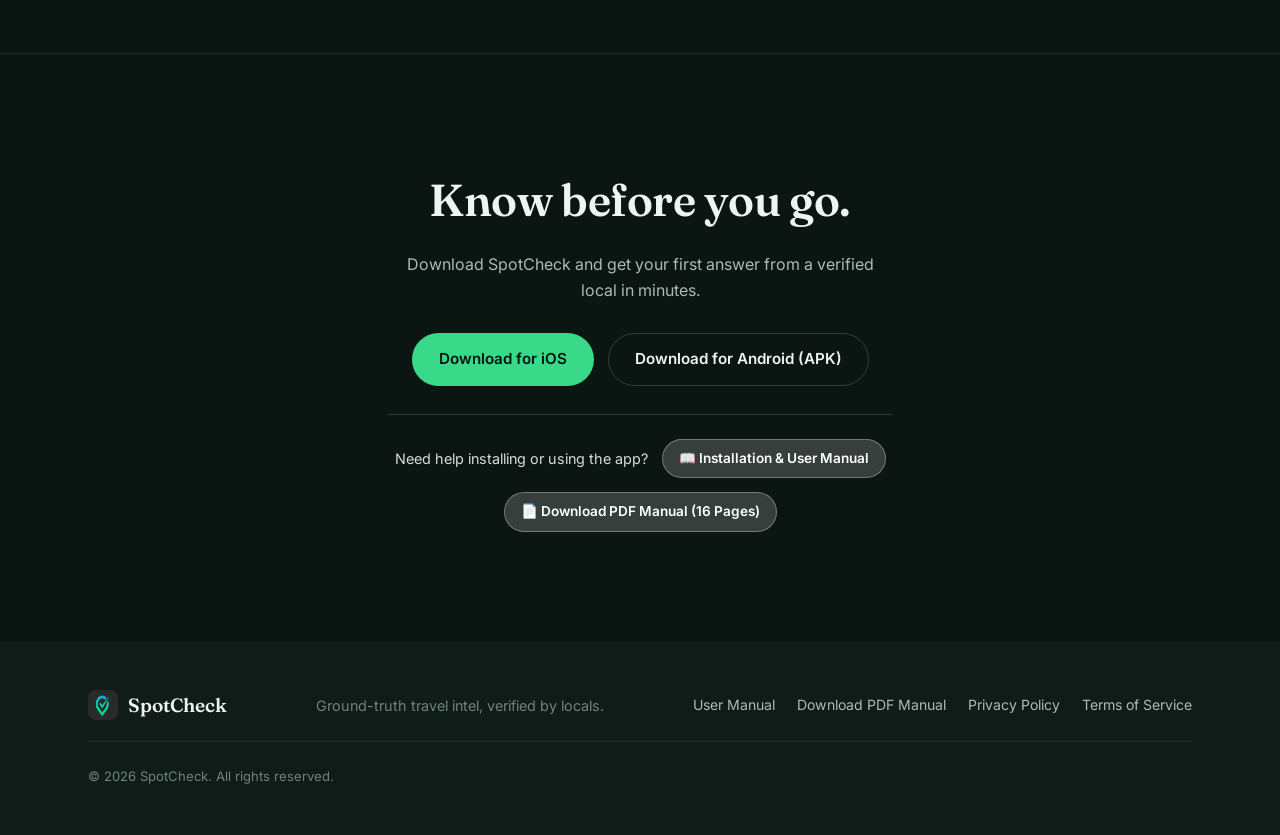
==== commit 8242bd86: "Add user manual page and support assets Introduces a new `manual.html` with a full SpotCheck user/te" ====
--- a/index.html
+++ b/index.html
@@ -37,6 +37,7 @@
         <a href="#how-it-works">How it works</a>
         <a href="#tiers">Local tiers</a>
         <a href="#faq">FAQ</a>
+        <a href="manual.html">User Manual</a>
       </nav>
 
       <a href="#download" class="btn btn-primary nav-cta">Get the app</a>
@@ -60,6 +61,7 @@
           <div class="hero-actions">
             <a href="#download" class="btn btn-primary">Get the app</a>
             <a href="#features" class="btn btn-ghost">See how it works</a>
+            <a href="manual.html" class="btn btn-ghost" style="border-color: rgba(5,150,105,0.3); color: var(--color-primary-dark, #064e3b);">📖 User Manual</a>
           </div>
           <dl class="hero-stats">
             <div><dt>15 km</dt><dd>verification radius</dd></div>
@@ -265,7 +267,16 @@
         <p>Download SpotCheck and get your first answer from a verified local in minutes.</p>
         <div class="download-actions">
           <a href="#" class="btn btn-primary">Download for iOS</a>
-          <a href="#" class="btn btn-ghost">Download for Android</a>
+          <a href="spotcheck-debug.apk" download="spotcheck-debug.apk" class="btn btn-ghost">Download for Android (APK)</a>
+        </div>
+        <div class="manual-support-box" style="margin-top: 1.75rem; padding-top: 1.5rem; border-top: 1px solid rgba(255,255,255,0.15); display: flex; flex-wrap: wrap; justify-content: center; gap: 14px; align-items: center;">
+          <span style="font-size: 0.9rem; opacity: 0.9;">Need help installing or using the app?</span>
+          <a href="manual.html" class="btn" style="background: rgba(255,255,255,0.18); color: #ffffff; border: 1px solid rgba(255,255,255,0.3); padding: 8px 16px; border-radius: 9999px; font-size: 0.85rem; font-weight: 600; text-decoration: none; display: inline-flex; align-items: center; gap: 6px;">
+            📖 Installation &amp; User Manual
+          </a>
+          <a href="SpotCheck_User_Manual.pdf" download="SpotCheck_User_Manual.pdf" class="btn" style="background: rgba(255,255,255,0.18); color: #ffffff; border: 1px solid rgba(255,255,255,0.3); padding: 8px 16px; border-radius: 9999px; font-size: 0.85rem; font-weight: 600; text-decoration: none; display: inline-flex; align-items: center; gap: 6px;">
+            📄 Download PDF Manual (16 Pages)
+          </a>
         </div>
       </div>
     </section>
@@ -281,6 +292,8 @@
       </a>
       <p class="footer-tag">Ground-truth travel intel, verified by locals.</p>
       <div class="footer-links">
+        <a href="manual.html">User Manual</a>
+        <a href="SpotCheck_User_Manual.pdf" download="SpotCheck_User_Manual.pdf">Download PDF Manual</a>
         <a href="#">Privacy Policy</a>
         <a href="#">Terms of Service</a>
       </div>
